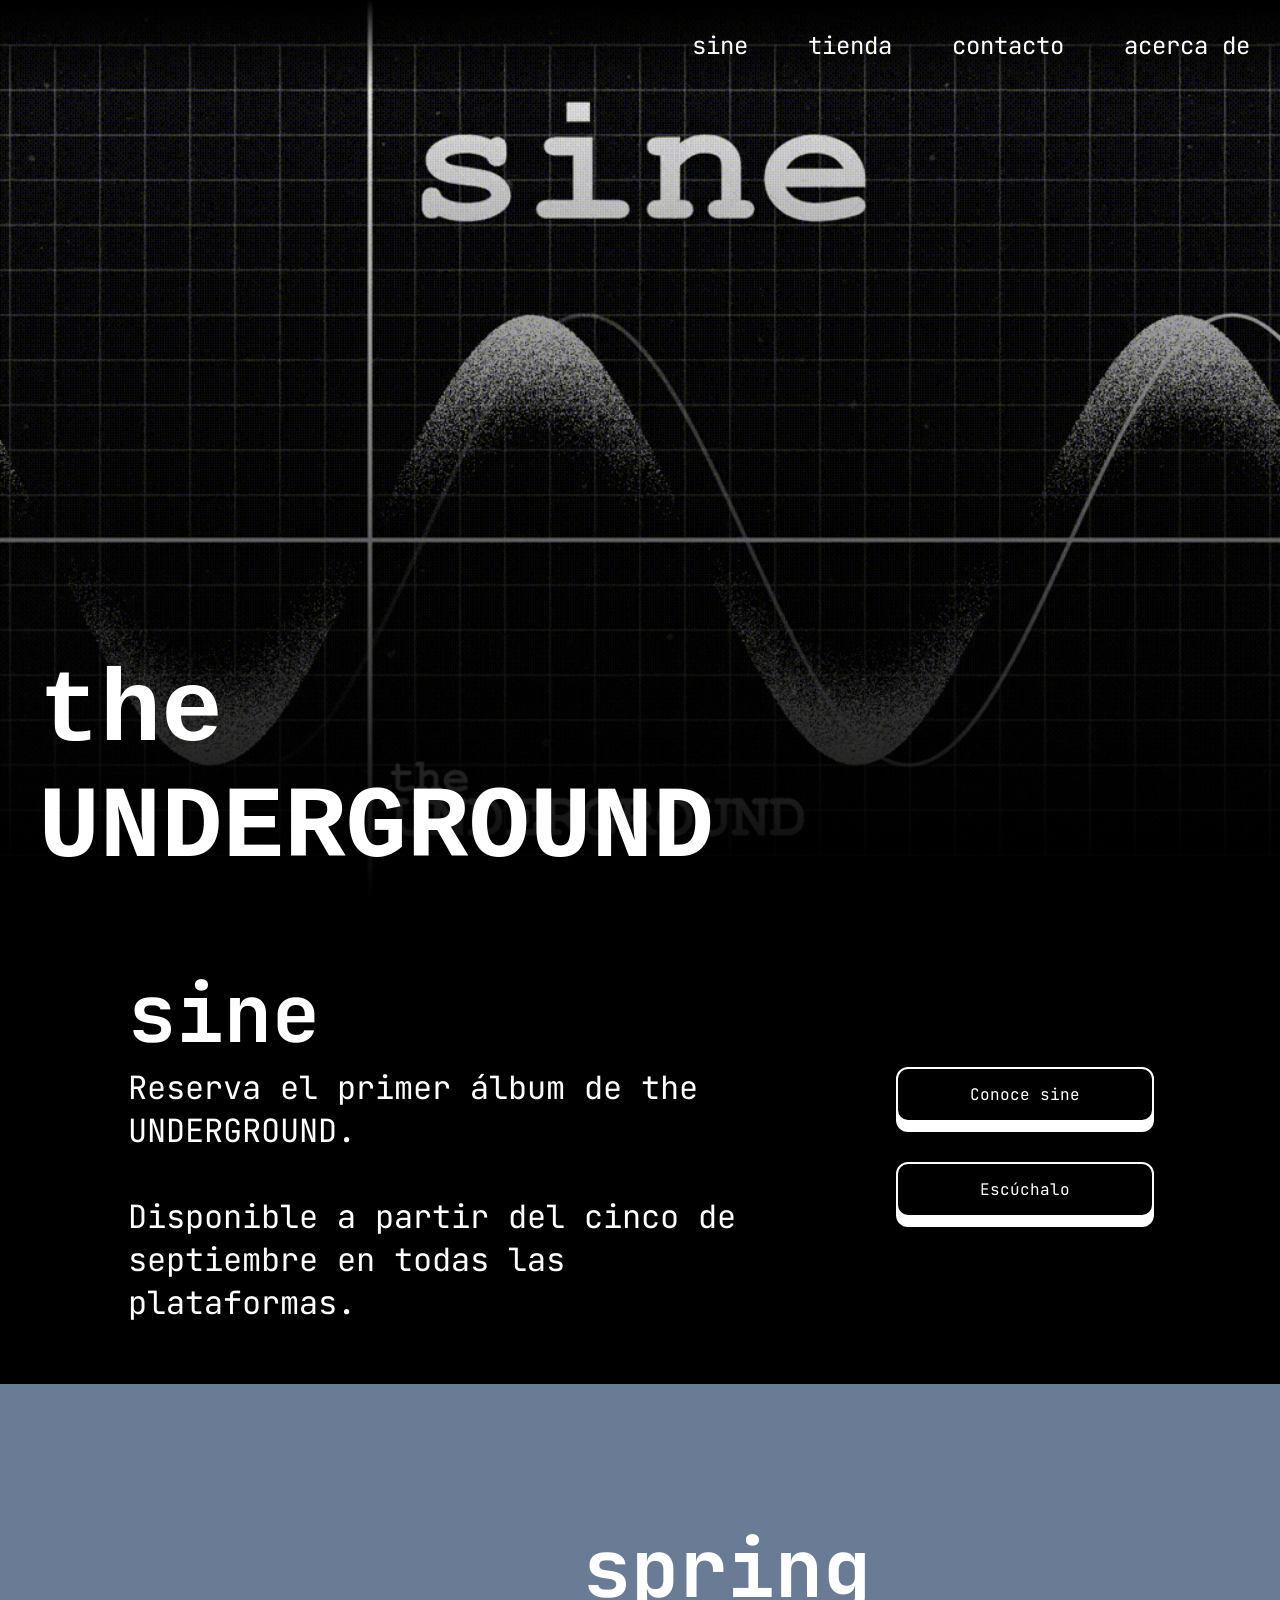
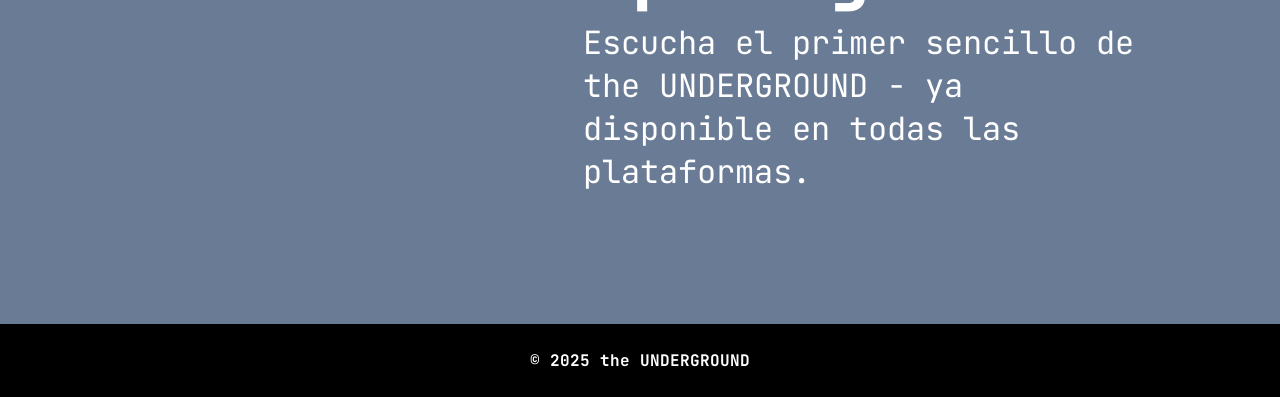
==== index.html @ 98c75bd4 "Cleaned Up" ====
<!DOCTYPE html>
<html lang="es">
<head>
    <meta charset="UTF-8">
    <meta name="viewport" content="width=device-width, initial-scale=1.0">
    <title>the UNDERGROUND</title>
    <link rel="stylesheet" href="styles/style.css">
    <link rel="stylesheet" href="styles/index-style.css">

    <link rel="icon" type="image/png" href="media/icons/favicon-96x96.png" sizes="96x96" />
    <link rel="icon" type="image/svg+xml" href="media/icons/favicon.svg" />
    <link rel="shortcut icon" href="media/icons/favicon.ico" />
    <link rel="apple-touch-icon" sizes="180x180" href="media/icons/apple-touch-icon.png" />
    <meta name="apple-mobile-web-app-title" content="the UNDERGROUND" />
    <link rel="manifest" href="site.webmanifest" />
</head>
<body>
    <header>  
        <div class="navigation">
            <a href="sine" class="navigationItem">sine</a>
            <a href="https://theundergroundmusic.myshopify.com/" class="navigationItem">tienda</a>
            <a href="contact" class="navigationItem">contacto</a>
            <a href="" class="navigationItem">acerca de</a>
        </div>
        
        <h1>the<br>UNDERGROUND</h1>
    </header>
    <main>
        <div id="container3D"></div>

        <div class ="sine">
            <div class ="sine-text">
                <p class ="sine-title">
                    sine
                </p>
                <p class ="sine-subtitle">
                    Reserva el primer álbum de the UNDERGROUND.
                    <br>
                    <br>
                    Disponible a partir del cinco de septiembre en todas las plataformas.
                </p>
            </div>
            <div class ="sine-buttons">
                <a href="sine" class="button">Conoce sine</a>
                <a href="http://ffm.to/sine" class="button">Escúchalo</a>
            </div>
        </div>


        <div class ="spotify">
            
            <iframe data-testid="embed-iframe" style="border-radius:12px" src="https://open.spotify.com/embed/album/18GAsSLIoMk7Ie0k3iqMaM?utm_source=generator" width="100%" height="400" frameborder="0" allowfullscreen="" allow="autoplay; clipboard-write; encrypted-media; fullscreen; picture-in-picture" loading="lazy"></iframe>
            
            <div class ="spotify-text">
                <p class="spotify-title">
                    spring
                </p>
                <p class="spotify-subtitle">
                    Escucha el primer sencillo de the UNDERGROUND - ya disponible en todas las plataformas.
                </p>
            </div>
            <img src="media/DitherGradient B-T.png" class="separator" style="top: 0;"/>
            <img src="media/DitherGradient T-B.png" class="separator" style="bottom: 0;"/>
        </div>

        <img src="media/Background.gif" class="background" id ="background_blur"/>
    </main>
    <footer>
        <p>&copy; 2025 the UNDERGROUND</p>
        <!--<a href="https://www.instagram.com/into.theunderground/" target="_blank"><img src="media\9023675_instagram_logo_fill_icon.svg" class="social-icon" alt="Icono"></a>
        <a href="https://open.spotify.com/intl-es/artist/4pxTzfbJMcDzPk0jkpYpi5" target="_blank"><img src="media\9023799_spotify_logo_fill_icon.svg" class="social-icon" alt="Icono"></a>
        <a href="https://www.tiktok.com/@intotheunderground" target="_blank"><img src="media\9023840_tiktok_logo_fill_icon.svg" class="social-icon" alt="Icono"></a>
        <a href="https://www.youtube.com/@theUNDERGROUNDbyNaiades" target="_blank"><img src="media\9024059_youtube_logo_fill_icon.svg" class="social-icon" alt="Icono"></a>-->
    </footer>
    <script src="scripts/main.js"></script>
    <script type="module" src="scripts/modelViewer.js"></script>
</body>
</html>
---- styles/style.css ----
@import url('https://fonts.googleapis.com/css2?family=JetBrains+Mono:ital,wght@0,100..800;1,100..800&display=swap');

html{
    overflow-x: hidden;
}

body {
    font-family: 'JetBrains Mono', Icons;
    margin: 0;
    padding: 0;
    background-color: #000000;
    overflow-x: hidden;
}

/*::-webkit-scrollbar {
    display: none;
}*/

header {
    color: #ffffff;
    height: 100vh;
    background: linear-gradient(to bottom, transparent, #000000);
}

.navigation {
    display: flex;
    width: 100%;
    font-size: 150%;
    background: linear-gradient(to top, transparent, #000000);
}

.navigationItem {
    text-decoration: none;
    color : #ffffff;
    display: flex;
    align-items: center;

    transition: .3s;
}
.navigationItem:hover {
    transform: scale(1.1);
}

@media (max-width: 768px) {
    h1 {
        font-size: 14vw;
    }
    .navigation {
        flex-direction: column;
        justify-content: space-evenly;
        align-items: flex-end;
        height: 50%;
    }
    .navigationItem {
        margin: 0 40px 0 0;
        padding: 30px 0 30px 0;
    }
}
@media (min-width: 768px) {
    h1 {
        font-size: 8vw;
    }
    .navigation {
        justify-content: flex-end;
        height: 10%;
    }
    .navigationItem {
        margin: 0 30px 0 30px;
    }
}

h1 {
    position: absolute; 
    left: 0; 
    bottom: 0;
    padding-left: 3vw;
    padding-bottom: 1vw;
    margin: 0;
    animation: intro 2s;
    font-weight: bolder;
    font-family: 'Courier New', Courier, monospace;
}

@keyframes intro {
    0% {
        opacity: 0; 
        transform: translateX(-30px);
    }
    100% {
        opacity: 1; 
        transform: translateX(0);
    }
}

.separator{
    position: absolute;
    left: 0;
    width: 1920px;
    /*overflow: hidden;*/
    height: 10px;
    image-rendering: pixelated;
}

footer {
    background: #000000;
    color: #ffffff;
    text-align: center;
    padding: 10px 0;
    font-weight: bold;
}

.social-icon {
    width: 30px;
    height: 30px;
    margin-right: 10px;
    margin-left: 10px;
    filter: invert(1) brightness(2);
}

.background{
    position: fixed;
    top: 0;
    left: 0;
    width: 100vw;
    height: 100vh;
    object-fit: cover;
    z-index: -1;
    will-change: transform, filter;
}

#container3D {
    width: 300px;
    height: 300px;
    position: absolute;
    top: 675px;
    right: 100px;
    z-index: 1;
}
---- styles/index-style.css ----
.sine{
    display: flex;
    padding-left: 10%;
    padding-right: 10%;
    padding-top: 60px;
    padding-bottom: 60px;
    background: #000000;
    margin: 0px;
}

.sine-text{
    color : #ffffff;
}

.sine-title{
    font-size: clamp(0rem, 12vw, 5rem);
    font-weight: bolder;
    margin: 0;
}
.sine-subtitle{
    font-size: clamp(0rem, 5vw, 2rem);
    margin: 0;
}

.sine-buttons{
    display: flex;
    flex-direction: column; /* Coloca los elementos uno encima del otro */
    justify-content: center; /* Centra verticalmente */
    align-items: center;     /* Centra horizontalmente */
}

.button{
    background-color: #000000;
    border: 2px solid #ffffff;
    color: #ffffff;
    padding: 15px 0px;
    text-align: center;
    text-decoration: none;
    font-size: 16px;
    margin: 20px 0px 20px 0px;
    width: 100%;
    border-radius: 12px;
    transition: 0.2s cubic-bezier(0, 0.5, 0.5, 1);
    box-shadow: 0px 10px 0px #ffffff;
}

.button:hover {
    transform: translateY(10px);
    box-shadow: 0px 0px #ffffff;
}

.spotify{
    display: flex;
    padding-left: 10%;
    padding-right: 10%;
    padding-top: 70px;
    padding-bottom: 70px;
    background-color: #6a7b95;
    margin: 0px;
    position: relative;
}

.spotify-text{
    color : #ffffff;
}

.spotify-title{
    font-size: clamp(0rem, 12vw, 5rem);
    font-weight: bolder;
    margin: 0;
}
.spotify-subtitle{
    font-size: clamp(0rem, 5vw, 2rem);
    margin: 0;
}

@media (max-width: 768px) {
    .sine{
        flex-direction: column;
        align-items: center;
    }
    .sine-text{
        padding: 0px 0px 10% 0px;
    }
    .sine-buttons{
        width: 100%;
    }
    .spotify{
        flex-direction: column;
        align-items: center;
    }
    .spotify-text{
        padding: 10% 0px 0px 0px;
    }
}
@media (min-width: 768px) {
    .sine{
        flex-direction: row;
        align-items: center;
    }
    .sine-text{
        padding: 0px 10% 0px 0px;
    }
    .sine-buttons{ /* Coloca los elementos uno encima del otro */
        width: 500px;
    }
    .spotify{
        flex-direction: row;
        align-items: center;
    }
    .spotify-text{
        padding: 0px 0px 0px 10%;
    }
}
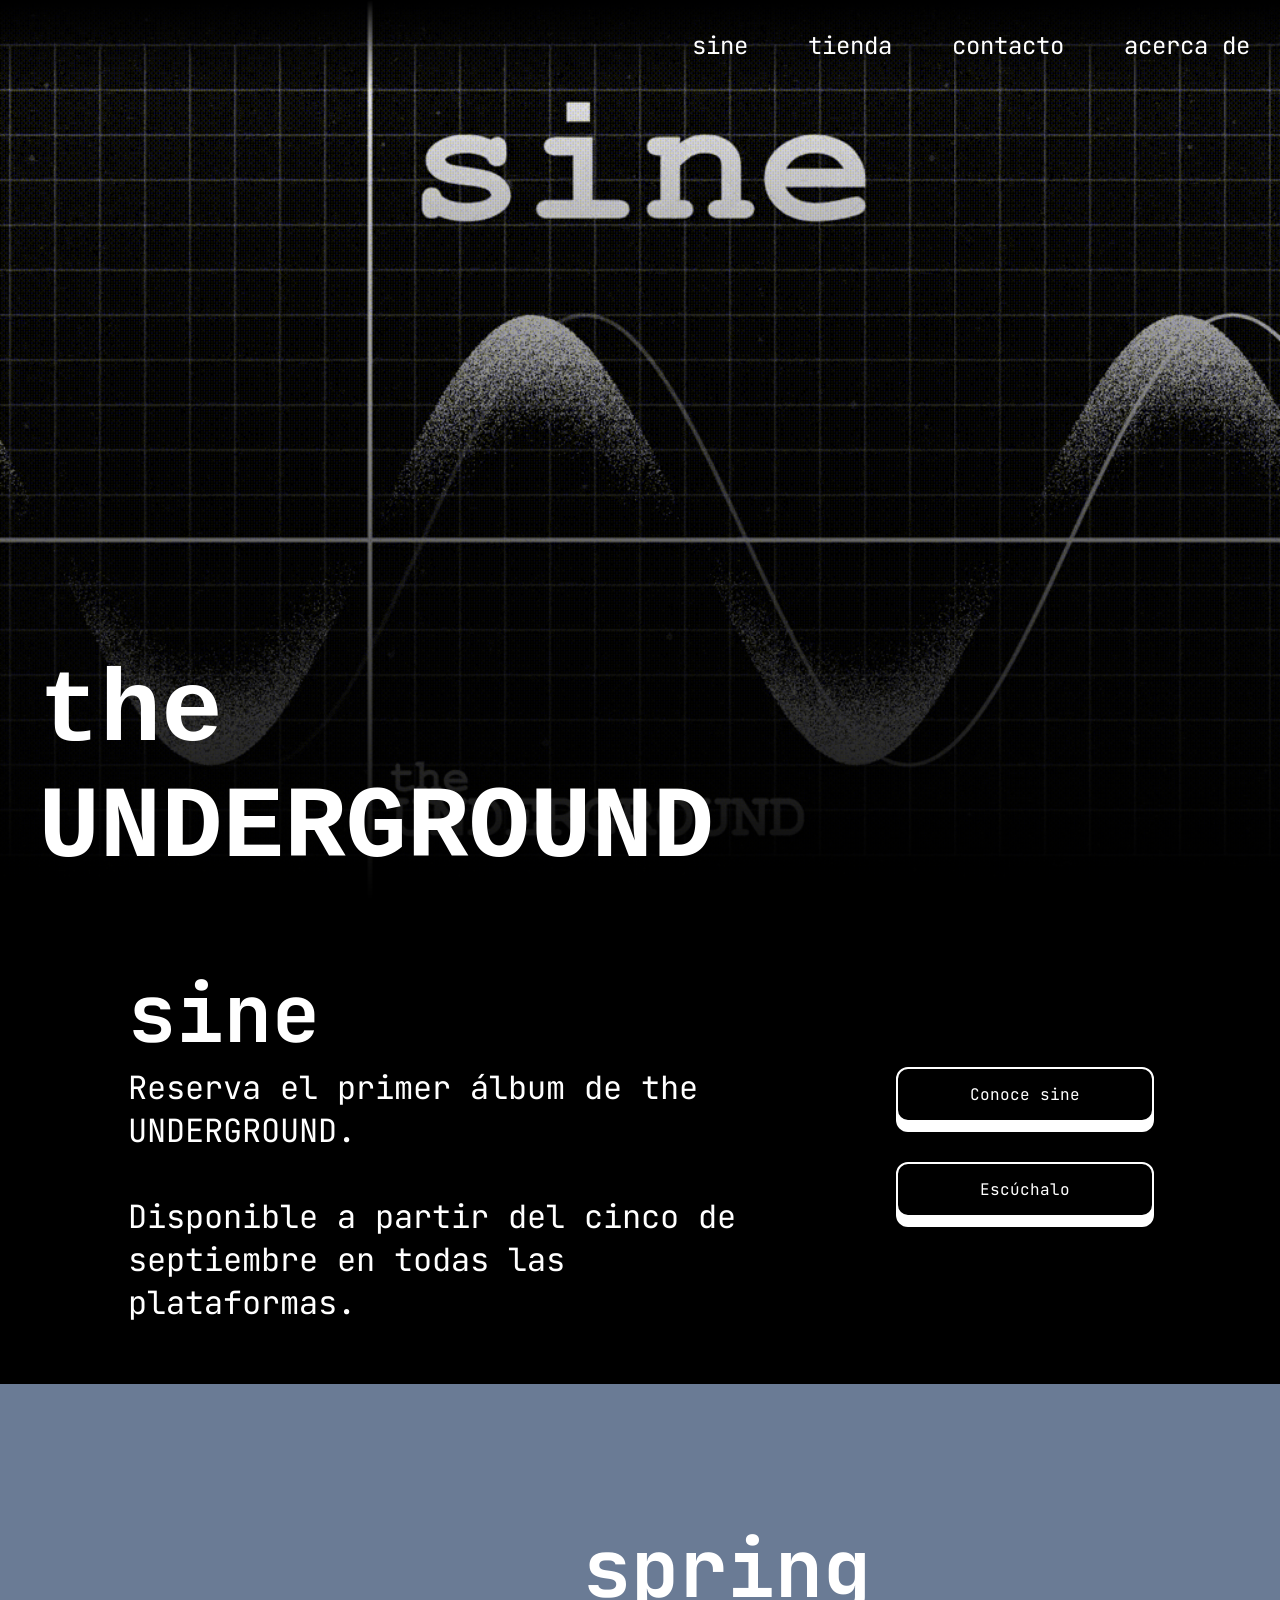
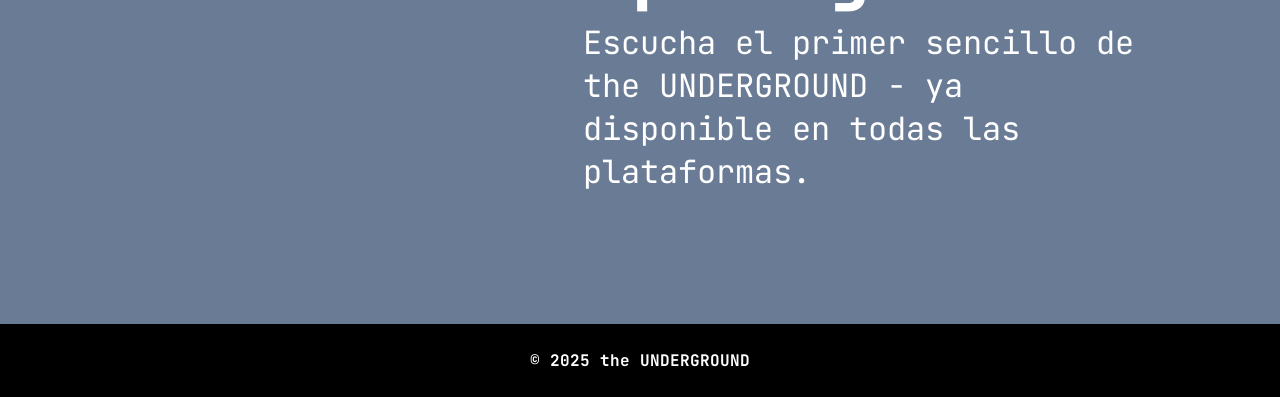
==== commit f07f4850: "Fix" ====
--- a/index.html
+++ b/index.html
@@ -26,8 +26,6 @@
         <h1>the<br>UNDERGROUND</h1>
     </header>
     <main>
-        <div id="container3D"></div>
-
         <div class ="sine">
             <div class ="sine-text">
                 <p class ="sine-title">
--- a/styles/style.css
+++ b/styles/style.css
@@ -39,34 +39,6 @@
 }
 .navigationItem:hover {
     transform: scale(1.1);
-}
-
-@media (max-width: 768px) {
-    h1 {
-        font-size: 14vw;
-    }
-    .navigation {
-        flex-direction: column;
-        justify-content: space-evenly;
-        align-items: flex-end;
-        height: 50%;
-    }
-    .navigationItem {
-        margin: 0 40px 0 0;
-        padding: 30px 0 30px 0;
-    }
-}
-@media (min-width: 768px) {
-    h1 {
-        font-size: 8vw;
-    }
-    .navigation {
-        justify-content: flex-end;
-        height: 10%;
-    }
-    .navigationItem {
-        margin: 0 30px 0 30px;
-    }
 }
 
 h1 {
@@ -129,10 +101,58 @@
 }
 
 #container3D {
-    width: 300px;
-    height: 300px;
     position: absolute;
-    top: 675px;
-    right: 100px;
     z-index: 1;
+    pointer-events: none;
+    animation: introCaracol 2s;
+}
+@keyframes introCaracol {
+    0% { 
+        transform: translate(35px, -25px);
+        opacity: 0;
+    }
+    100% {
+        transform: translateY(0, 0);
+        opacity: 1;
+    }
+}
+
+@media (max-width: 768px) {
+    h1 {
+        font-size: 14vw;
+    }
+    .navigation {
+        flex-direction: column;
+        justify-content: space-evenly;
+        align-items: flex-end;
+        height: 50%;
+    }
+    .navigationItem {
+        margin: 0 40px 0 0;
+        padding: 30px 0 30px 0;
+    }
+    #container3D {
+        width: 50vw;
+        height: 50vw;
+        right: 5vw;
+        bottom: calc(5vw - 50vw / 2);
+    }
+}
+@media (min-width: 768px) {
+    h1 {
+        font-size: 8vw;
+    }
+    .navigation {
+        justify-content: flex-end;
+        height: 10%;
+    }
+    .navigationItem {
+        margin: 0 30px 0 30px;
+    }
+    #container3D {
+        width: 25vw;
+        height: 25vw;
+        bottom: calc(-10vw - 25vw / 2);
+        right: 10vw;
+    }
 }
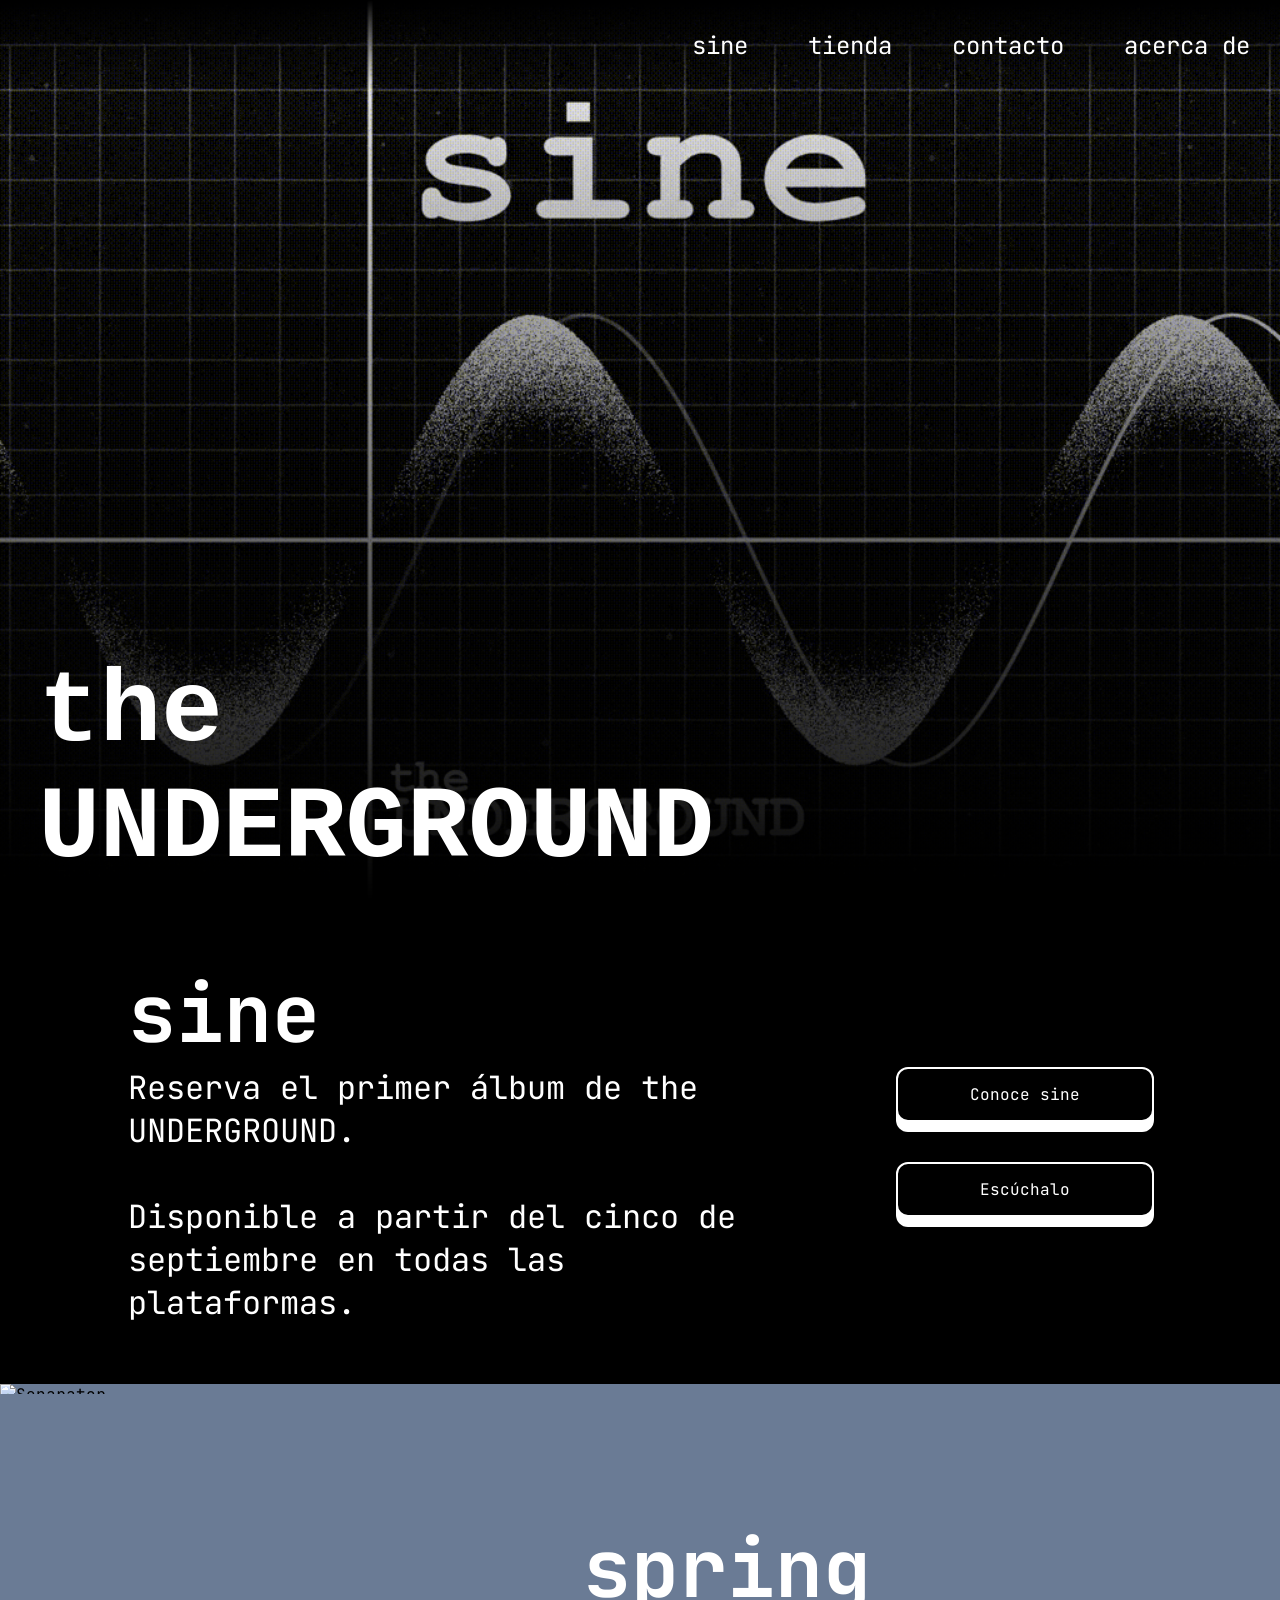
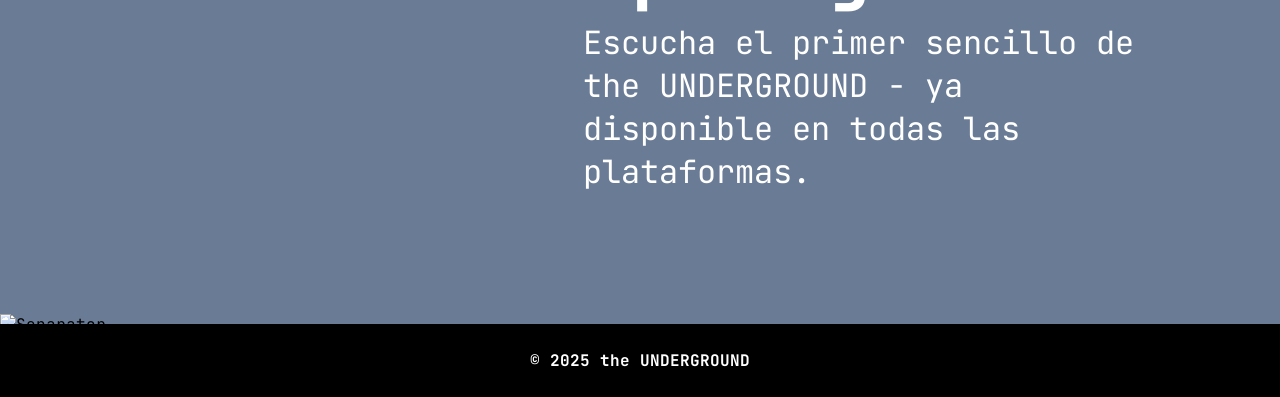
==== commit 76a11582: "New commit, from a new IDE" ====
--- a/index.html
+++ b/index.html
@@ -20,7 +20,7 @@
             <a href="sine" class="navigationItem">sine</a>
             <a href="https://theundergroundmusic.myshopify.com/" class="navigationItem">tienda</a>
             <a href="contact" class="navigationItem">contacto</a>
-            <a href="" class="navigationItem">acerca de</a>
+            <a href="about" class="navigationItem">acerca de</a>
         </div>
         
         <h1>the<br>UNDERGROUND</h1>
@@ -44,7 +44,6 @@
             </div>
         </div>
 
-
         <div class ="spotify">
             
             <iframe data-testid="embed-iframe" style="border-radius:12px" src="https://open.spotify.com/embed/album/18GAsSLIoMk7Ie0k3iqMaM?utm_source=generator" width="100%" height="400" frameborder="0" allowfullscreen="" allow="autoplay; clipboard-write; encrypted-media; fullscreen; picture-in-picture" loading="lazy"></iframe>
@@ -57,11 +56,11 @@
                     Escucha el primer sencillo de the UNDERGROUND - ya disponible en todas las plataformas.
                 </p>
             </div>
-            <img src="media/DitherGradient B-T.png" class="separator" style="top: 0;"/>
-            <img src="media/DitherGradient T-B.png" class="separator" style="bottom: 0;"/>
+            <img src="media/DitherGradient B-T.png" class="separator" style="top: 0;" alt="Separator"/>
+            <img src="media/DitherGradient T-B.png" class="separator" style="bottom: 0;" alt="Separator"/>
         </div>
 
-        <img src="media/Background.gif" class="background" id ="background_blur"/>
+        <img src="media/Background.gif" class="background" id ="background_blur" alt="Background"/>
     </main>
     <footer>
         <p>&copy; 2025 the UNDERGROUND</p>
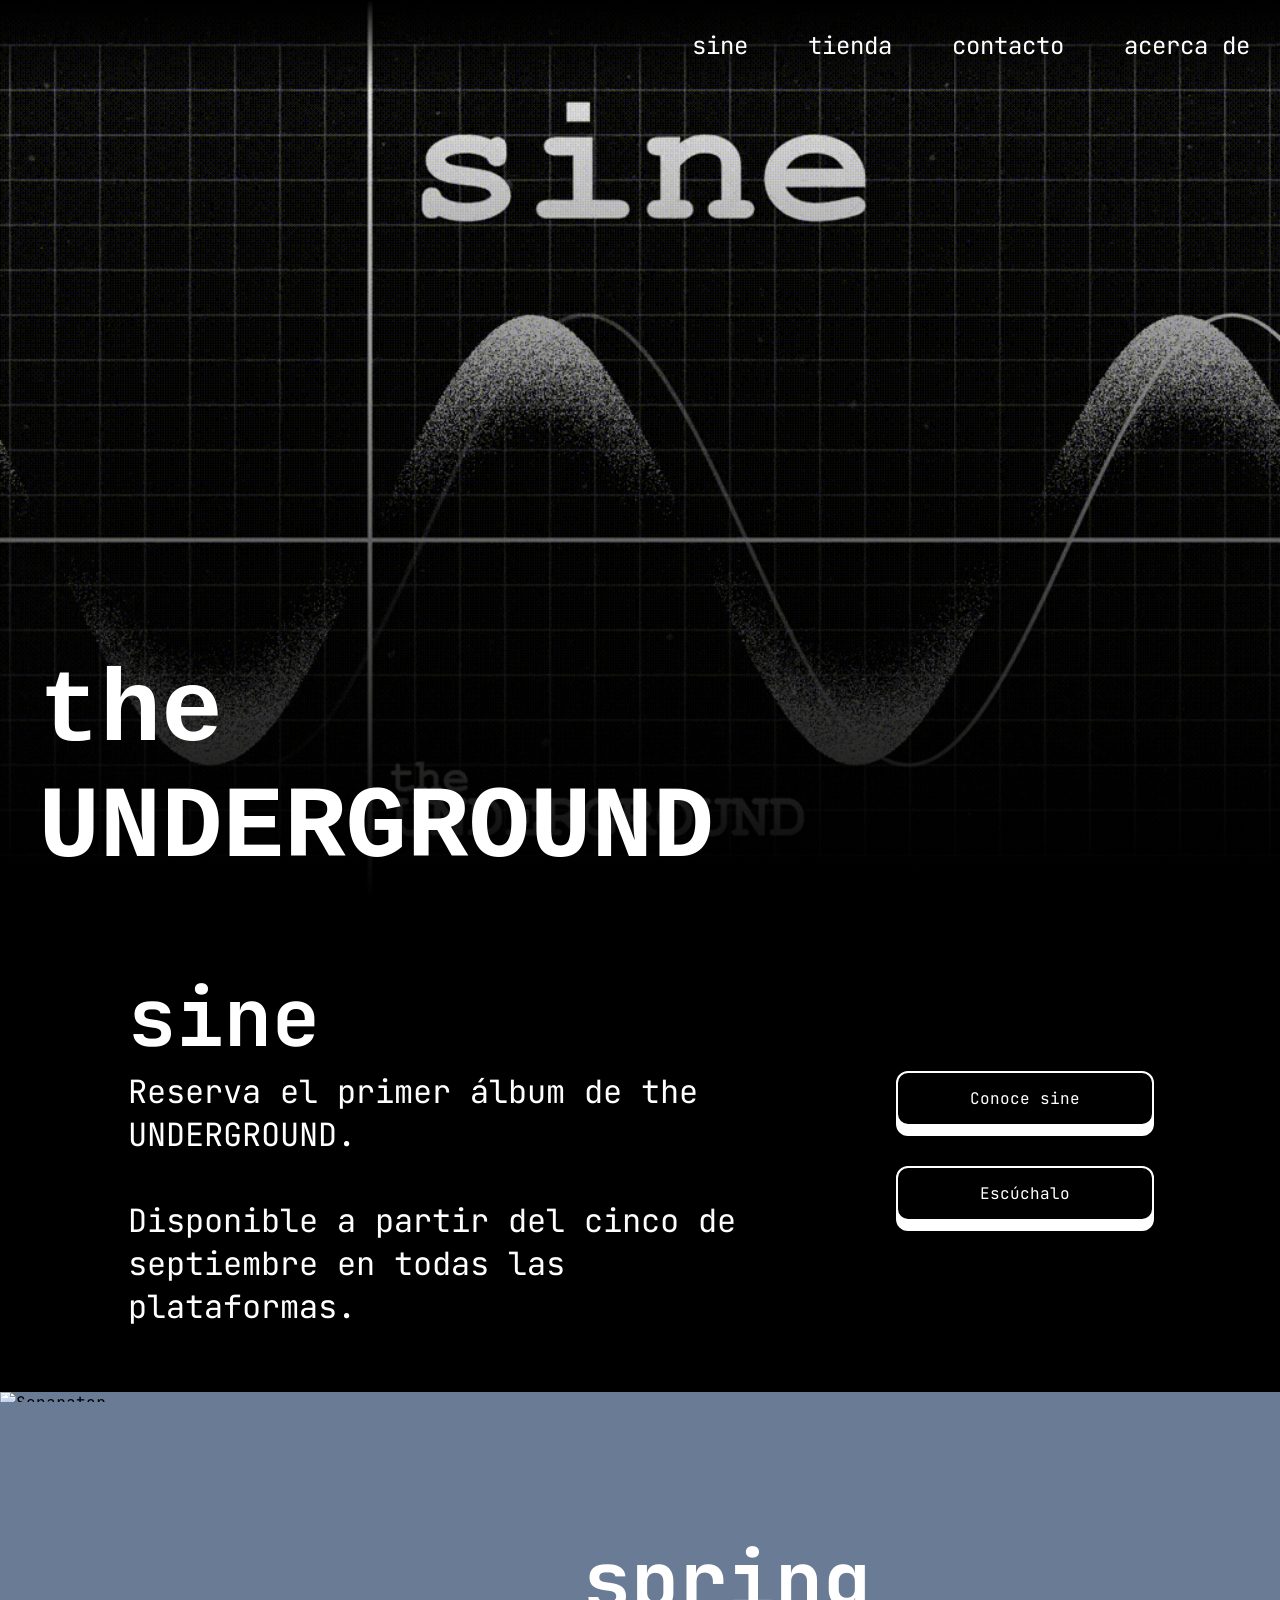
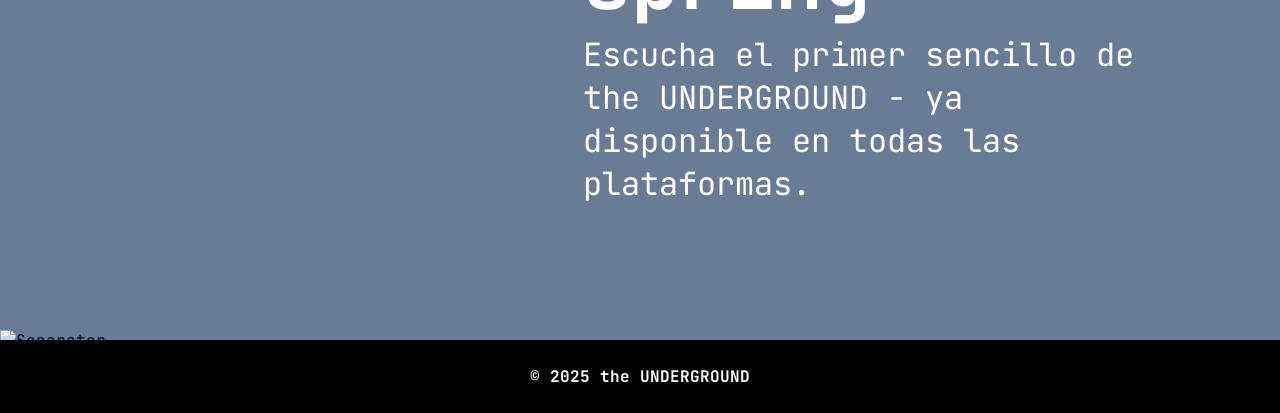
==== commit 3e34efbf: "Changes" ====
--- a/index.html
+++ b/index.html
@@ -31,7 +31,7 @@
                 <p class ="sine-title">
                     sine
                 </p>
-                <p class ="sine-subtitle">
+                <p class="sine-subtitle">
                     Reserva el primer álbum de the UNDERGROUND.
                     <br>
                     <br>
@@ -70,6 +70,5 @@
         <a href="https://www.youtube.com/@theUNDERGROUNDbyNaiades" target="_blank"><img src="media\9024059_youtube_logo_fill_icon.svg" class="social-icon" alt="Icono"></a>-->
     </footer>
     <script src="scripts/main.js"></script>
-    <script type="module" src="scripts/modelViewer.js"></script>
 </body>
 </html>
--- a/styles/style.css
+++ b/styles/style.css
@@ -1,6 +1,6 @@
 @import url('https://fonts.googleapis.com/css2?family=JetBrains+Mono:ital,wght@0,100..800;1,100..800&display=swap');
 
-html{
+html {
     overflow-x: hidden;
 }
 
@@ -89,7 +89,7 @@
     filter: invert(1) brightness(2);
 }
 
-.background{
+.background {
     position: fixed;
     top: 0;
     left: 0;
@@ -98,23 +98,6 @@
     object-fit: cover;
     z-index: -1;
     will-change: transform, filter;
-}
-
-#container3D {
-    position: absolute;
-    z-index: 1;
-    pointer-events: none;
-    animation: introCaracol 2s;
-}
-@keyframes introCaracol {
-    0% { 
-        transform: translate(35px, -25px);
-        opacity: 0;
-    }
-    100% {
-        transform: translateY(0, 0);
-        opacity: 1;
-    }
 }
 
 @media (max-width: 768px) {
@@ -131,12 +114,6 @@
         margin: 0 40px 0 0;
         padding: 30px 0 30px 0;
     }
-    #container3D {
-        width: 50vw;
-        height: 50vw;
-        right: 5vw;
-        bottom: calc(5vw - 50vw / 2);
-    }
 }
 @media (min-width: 768px) {
     h1 {
@@ -149,10 +126,4 @@
     .navigationItem {
         margin: 0 30px 0 30px;
     }
-    #container3D {
-        width: 25vw;
-        height: 25vw;
-        bottom: calc(-10vw - 25vw / 2);
-        right: 10vw;
-    }
 }
--- a/styles/index-style.css
+++ b/styles/index-style.css
@@ -1,9 +1,5 @@
 .sine{
     display: flex;
-    padding-left: 10%;
-    padding-right: 10%;
-    padding-top: 60px;
-    padding-bottom: 60px;
     background: #000000;
     margin: 0px;
 }
@@ -51,10 +47,6 @@
 
 .spotify{
     display: flex;
-    padding-left: 10%;
-    padding-right: 10%;
-    padding-top: 70px;
-    padding-bottom: 70px;
     background-color: #6a7b95;
     margin: 0px;
     position: relative;
@@ -78,6 +70,7 @@
     .sine{
         flex-direction: column;
         align-items: center;
+        padding: 10%;
     }
     .sine-text{
         padding: 0px 0px 10% 0px;
@@ -88,6 +81,7 @@
     .spotify{
         flex-direction: column;
         align-items: center;
+        padding: calc(10% + 10px) 10% calc(10% + 10px) 10%;
     }
     .spotify-text{
         padding: 10% 0px 0px 0px;
@@ -97,6 +91,7 @@
     .sine{
         flex-direction: row;
         align-items: center;
+        padding: 5% 10% 5% 10%;
     }
     .sine-text{
         padding: 0px 10% 0px 0px;
@@ -107,6 +102,7 @@
     .spotify{
         flex-direction: row;
         align-items: center;
+        padding: calc(5% + 10px) 10% calc(5% + 10px) 10%;
     }
     .spotify-text{
         padding: 0px 0px 0px 10%;
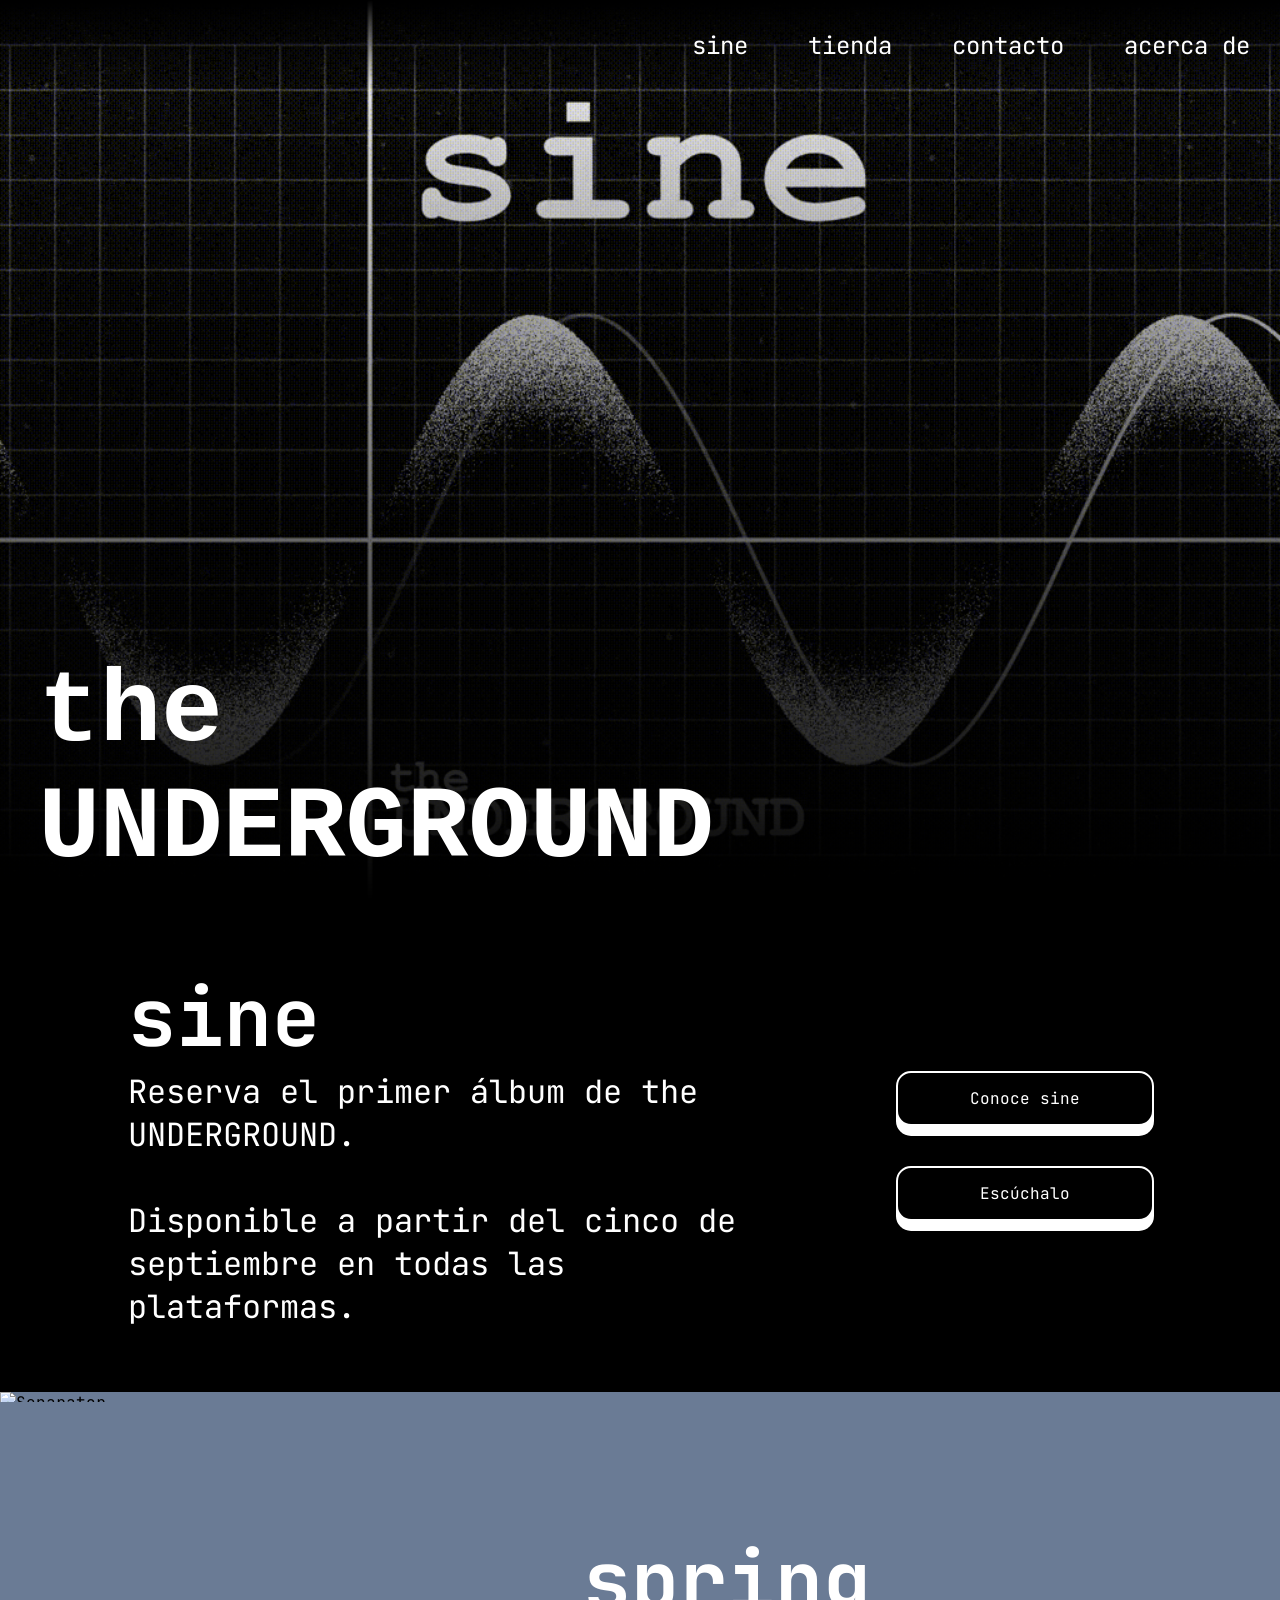
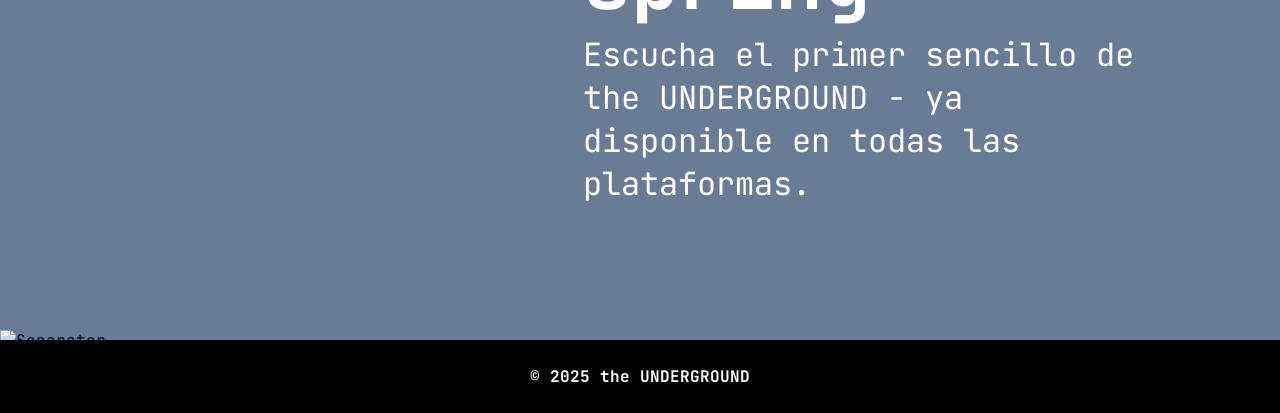
==== commit 8df44af1: "Changes" ====
--- a/index.html
+++ b/index.html
@@ -23,7 +23,7 @@
             <a href="about" class="navigationItem">acerca de</a>
         </div>
         
-        <h1>the<br>UNDERGROUND</h1>
+        <div id="title">the<br>UNDERGROUND</div>
     </header>
     <main>
         <div class ="sine">
@@ -60,7 +60,7 @@
             <img src="media/DitherGradient T-B.png" class="separator" style="bottom: 0;" alt="Separator"/>
         </div>
 
-        <img src="media/Background.gif" class="background" id ="background_blur" alt="Background"/>
+        <img src="media/Background.gif" class="background" id ="background" alt="Background"/>
     </main>
     <footer>
         <p>&copy; 2025 the UNDERGROUND</p>
--- a/styles/style.css
+++ b/styles/style.css
@@ -6,20 +6,17 @@
 
 body {
     font-family: 'JetBrains Mono', Icons;
-    margin: 0;
-    padding: 0;
+    margin: 0px;
     background-color: #000000;
     overflow-x: hidden;
 }
 
-/*::-webkit-scrollbar {
-    display: none;
-}*/
-
 header {
-    color: #ffffff;
     height: 100vh;
     background: linear-gradient(to bottom, transparent, #000000);
+    display: flex;
+    flex-direction: column;
+    justify-content: space-between;
 }
 
 .navigation {
@@ -34,41 +31,28 @@
     color : #ffffff;
     display: flex;
     align-items: center;
-
     transition: .3s;
 }
 .navigationItem:hover {
     transform: scale(1.1);
 }
 
-h1 {
-    position: absolute; 
-    left: 0; 
-    bottom: 0;
+#title {
+    padding-bottom: 1vw;
     padding-left: 3vw;
-    padding-bottom: 1vw;
+    padding-right: 3vw;
     margin: 0;
-    animation: intro 2s;
-    font-weight: bolder;
+    color: #ffffff;
+    font-weight: bold;
     font-family: 'Courier New', Courier, monospace;
-}
-
-@keyframes intro {
-    0% {
-        opacity: 0; 
-        transform: translateX(-30px);
-    }
-    100% {
-        opacity: 1; 
-        transform: translateX(0);
-    }
+    transition: 0.5s cubic-bezier(0, 0, 0.25, 1);
+    will-change: transform;
 }
 
 .separator{
     position: absolute;
     left: 0;
     width: 1920px;
-    /*overflow: hidden;*/
     height: 10px;
     image-rendering: pixelated;
 }
@@ -92,7 +76,6 @@
 .background {
     position: fixed;
     top: 0;
-    left: 0;
     width: 100vw;
     height: 100vh;
     object-fit: cover;
@@ -101,8 +84,9 @@
 }
 
 @media (max-width: 768px) {
-    h1 {
+    #title {
         font-size: 14vw;
+        align-self: center;
     }
     .navigation {
         flex-direction: column;
@@ -116,8 +100,9 @@
     }
 }
 @media (min-width: 768px) {
-    h1 {
+    #title {
         font-size: 8vw;
+        align-self: flex-start;
     }
     .navigation {
         justify-content: flex-end;
--- a/styles/index-style.css
+++ b/styles/index-style.css
@@ -35,7 +35,7 @@
     font-size: 16px;
     margin: 20px 0px 20px 0px;
     width: 100%;
-    border-radius: 12px;
+    border-radius: 15px;
     transition: 0.2s cubic-bezier(0, 0.5, 0.5, 1);
     box-shadow: 0px 10px 0px #ffffff;
 }
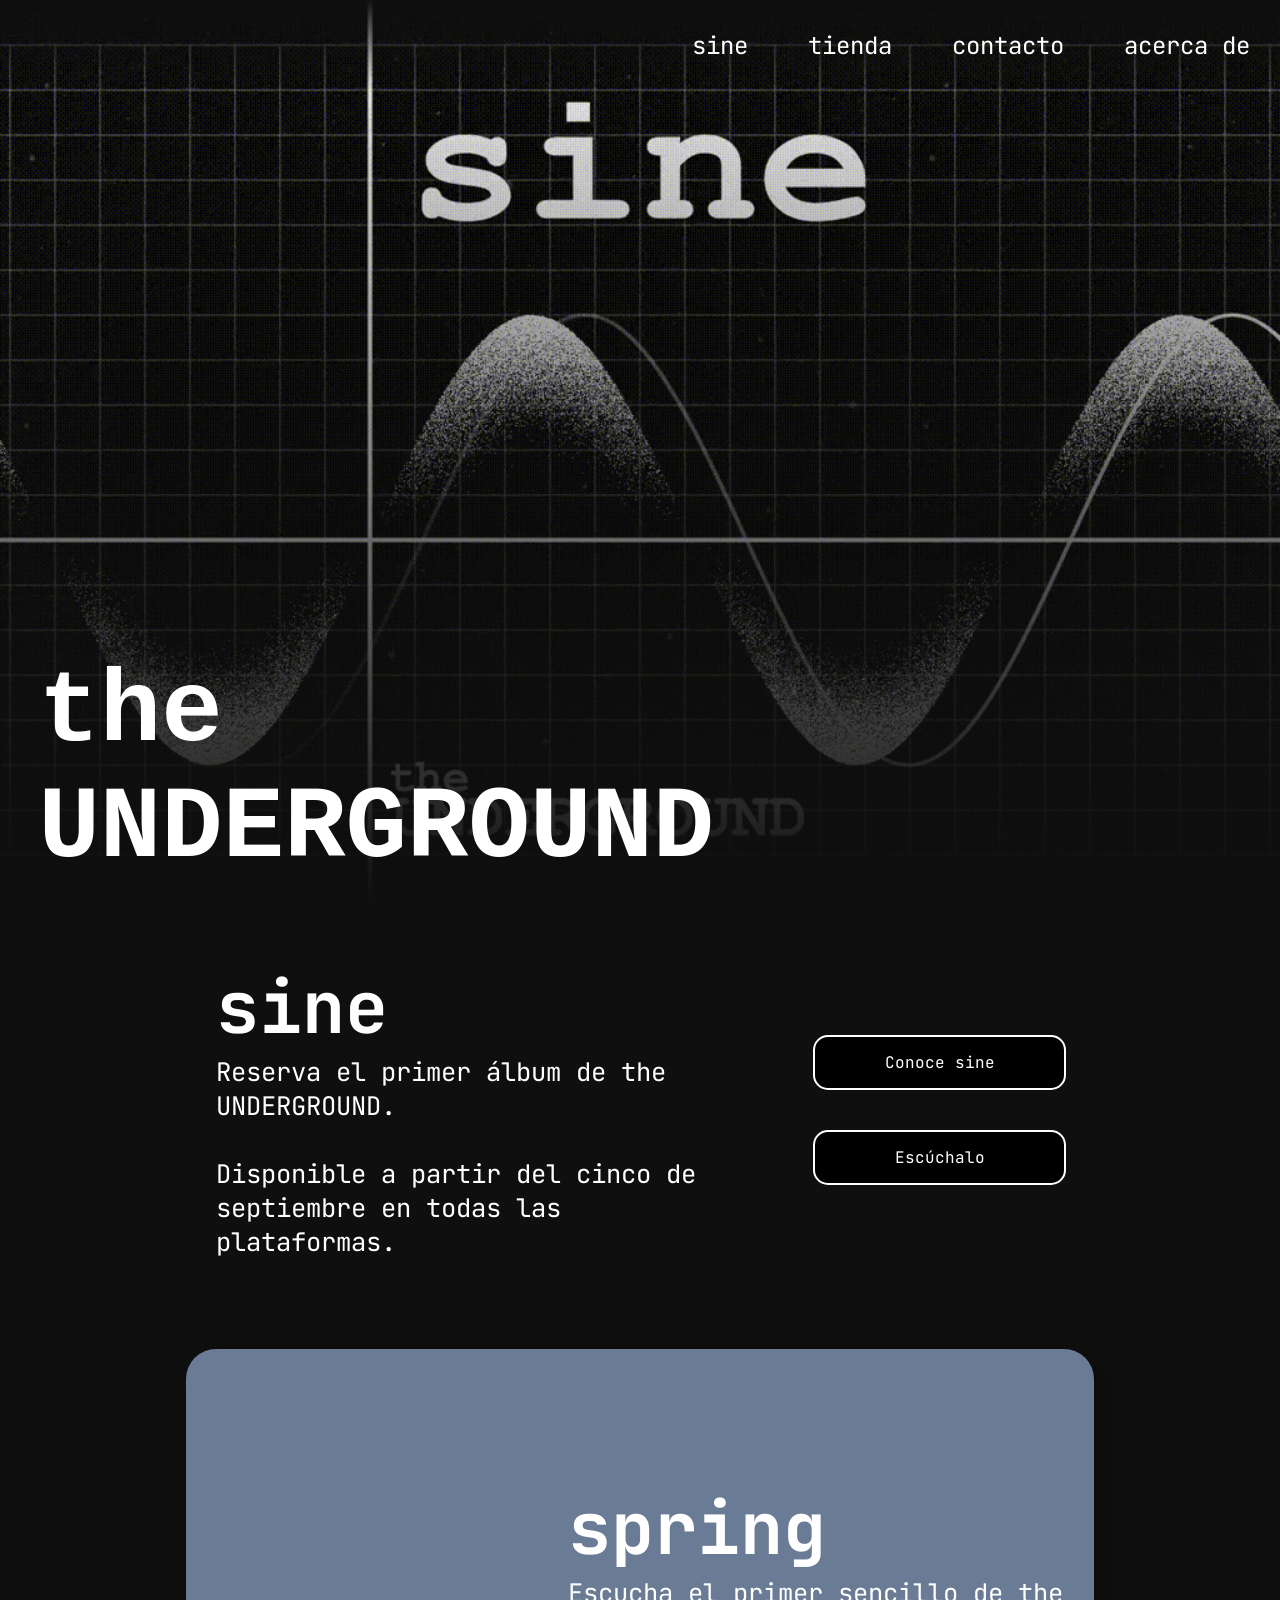
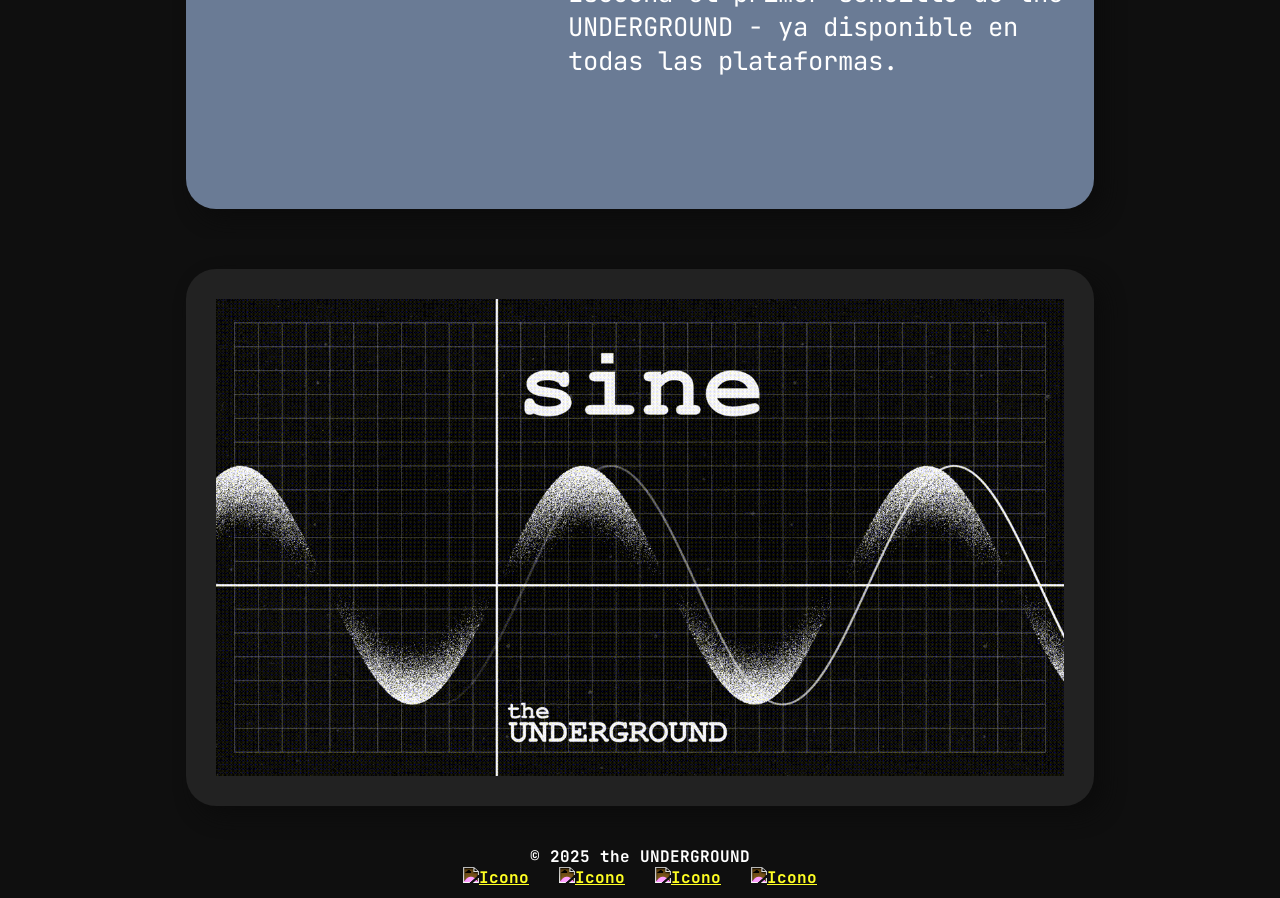
==== commit 9eb3c7b9: "He remodelado un poco la pagina, está todo roto jsjs" ====
--- a/index.html
+++ b/index.html
@@ -23,51 +23,62 @@
             <a href="about" class="navigationItem">acerca de</a>
         </div>
         
-        <div id="title">the<br>UNDERGROUND</div>
+        <h1 id="title">the<br>UNDERGROUND</h1>
     </header>
     <main>
-        <div class ="sine">
-            <div class ="sine-text">
-                <p class ="sine-title">
-                    sine
-                </p>
-                <p class="sine-subtitle">
-                    Reserva el primer álbum de the UNDERGROUND.
-                    <br>
-                    <br>
-                    Disponible a partir del cinco de septiembre en todas las plataformas.
-                </p>
-            </div>
-            <div class ="sine-buttons">
-                <a href="sine" class="button">Conoce sine</a>
-                <a href="http://ffm.to/sine" class="button">Escúchalo</a>
+        <div class="container">
+            <div class="content">
+                <div class ="sine-text">
+                    <h2>
+                        sine
+                    </h2>
+                    <p>
+                        Reserva el primer álbum de the UNDERGROUND.
+                        <br>
+                        <br>
+                        Disponible a partir del cinco de septiembre en todas las plataformas.
+                    </p>
+                </div>
+                <div class ="sine-buttons">
+                    <a href="sine" class="button">Conoce sine</a>
+                    <a href="http://ffm.to/sine" class="button">Escúchalo</a>
+                </div>
             </div>
         </div>
 
-        <div class ="spotify">
-            
-            <iframe data-testid="embed-iframe" style="border-radius:12px" src="https://open.spotify.com/embed/album/18GAsSLIoMk7Ie0k3iqMaM?utm_source=generator" width="100%" height="400" frameborder="0" allowfullscreen="" allow="autoplay; clipboard-write; encrypted-media; fullscreen; picture-in-picture" loading="lazy"></iframe>
-            
-            <div class ="spotify-text">
-                <p class="spotify-title">
-                    spring
-                </p>
-                <p class="spotify-subtitle">
-                    Escucha el primer sencillo de the UNDERGROUND - ya disponible en todas las plataformas.
-                </p>
+        <div class ="container">
+            <div class="content-panel">
+                <iframe data-testid="embed-iframe" style="border-radius:12px" src="https://open.spotify.com/embed/album/18GAsSLIoMk7Ie0k3iqMaM?utm_source=generator" width="100%" height="400" frameborder="0" allowfullscreen="" allow="autoplay; clipboard-write; encrypted-media; fullscreen; picture-in-picture" loading="lazy"></iframe>
+
+                <div class ="spotify-text">
+                    <h2>
+                        spring
+                    </h2>
+                    <p>
+                        Escucha el primer sencillo de the UNDERGROUND - ya disponible en todas las plataformas.
+                    </p>
+                </div>
             </div>
-            <img src="media/DitherGradient B-T.png" class="separator" style="top: 0;" alt="Separator"/>
-            <img src="media/DitherGradient T-B.png" class="separator" style="bottom: 0;" alt="Separator"/>
+        </div>
+
+        <div class ="container">
+            <div class="card-container">
+                <div class="card">
+                    <div class="content-panel" style="background: #222222">
+                        <img src="media/Background.gif" height="auto" width="100%"/>
+                    </div>
+                </div>
+            </div>
         </div>
 
         <img src="media/Background.gif" class="background" id ="background" alt="Background"/>
     </main>
     <footer>
-        <p>&copy; 2025 the UNDERGROUND</p>
-        <!--<a href="https://www.instagram.com/into.theunderground/" target="_blank"><img src="media\9023675_instagram_logo_fill_icon.svg" class="social-icon" alt="Icono"></a>
+        <div>&copy; 2025 the UNDERGROUND</div>
+        <a href="https://www.instagram.com/into.theunderground/" target="_blank"><img src="media\9023675_instagram_logo_fill_icon.svg" class="social-icon" alt="Icono"></a>
         <a href="https://open.spotify.com/intl-es/artist/4pxTzfbJMcDzPk0jkpYpi5" target="_blank"><img src="media\9023799_spotify_logo_fill_icon.svg" class="social-icon" alt="Icono"></a>
         <a href="https://www.tiktok.com/@intotheunderground" target="_blank"><img src="media\9023840_tiktok_logo_fill_icon.svg" class="social-icon" alt="Icono"></a>
-        <a href="https://www.youtube.com/@theUNDERGROUNDbyNaiades" target="_blank"><img src="media\9024059_youtube_logo_fill_icon.svg" class="social-icon" alt="Icono"></a>-->
+        <a href="https://www.youtube.com/@theUNDERGROUNDbyNaiades" target="_blank"><img src="media\9024059_youtube_logo_fill_icon.svg" class="social-icon" alt="Icono"></a>
     </footer>
     <script src="scripts/main.js"></script>
 </body>
--- a/styles/style.css
+++ b/styles/style.css
@@ -6,6 +6,7 @@
 
 body {
     font-family: 'JetBrains Mono', Icons;
+    color: white;
     margin: 0px;
     background-color: #000000;
     overflow-x: hidden;
@@ -13,17 +14,58 @@
 
 header {
     height: 100vh;
-    background: linear-gradient(to bottom, transparent, #000000);
+    background: linear-gradient(to bottom, transparent, #0f0f0f);
     display: flex;
     flex-direction: column;
     justify-content: space-between;
+}
+
+h1{
+    padding-bottom: 1vw;
+    padding-left: 3vw;
+    padding-right: 3vw;
+    margin: 0;
+    color: #ffffff;
+    font-weight: bold;
+    font-family: 'Courier New', Courier, monospace;
+    transition: 0.5s cubic-bezier(0, 0, 0.25, 1);
+    will-change: transform;
+}
+
+h2{
+    font-size: clamp(0rem, 6vw, 4.5rem);
+    font-weight: bolder;
+    margin: 0;
+}
+
+p{
+    font-size: clamp(0rem, 5vw, 1.6rem);
+    margin: 0;
+}
+small{
+    font-size: clamp(1rem, 6vw, 4.5rem);
+}
+
+.container{
+    position: relative;
+    display: flex;
+    justify-content: center;
+    background-color: #0f0f0f;
+}
+.content{
+    display: flex;
+}
+.content-panel{
+    display: flex;
+    background-color: #6a7b95;
+    box-shadow: 10px 10px 20px 0px #0c0c0c;
 }
 
 .navigation {
     display: flex;
     width: 100%;
     font-size: 150%;
-    background: linear-gradient(to top, transparent, #000000);
+    background: linear-gradient(to top, transparent, #0f0f0f);
 }
 
 .navigationItem {
@@ -37,28 +79,12 @@
     transform: scale(1.1);
 }
 
-#title {
-    padding-bottom: 1vw;
-    padding-left: 3vw;
-    padding-right: 3vw;
-    margin: 0;
-    color: #ffffff;
-    font-weight: bold;
-    font-family: 'Courier New', Courier, monospace;
-    transition: 0.5s cubic-bezier(0, 0, 0.25, 1);
-    will-change: transform;
-}
-
-.separator{
-    position: absolute;
-    left: 0;
-    width: 1920px;
-    height: 10px;
-    image-rendering: pixelated;
+.card-container{
+    perspective: 800px;
 }
 
 footer {
-    background: #000000;
+    background: #0f0f0f;
     color: #ffffff;
     text-align: center;
     padding: 10px 0;
@@ -83,8 +109,16 @@
     will-change: transform, filter;
 }
 
-@media (max-width: 768px) {
-    #title {
+@media (max-width: 968px) {
+    .content{
+        flex-direction: column;
+        padding: 10% 10%;
+    }
+    .content-panel{
+        flex-direction: column;
+        padding: 10% 10%;
+    }
+    h1{
         font-size: 14vw;
         align-self: center;
     }
@@ -99,8 +133,22 @@
         padding: 30px 0 30px 0;
     }
 }
-@media (min-width: 768px) {
-    #title {
+@media (min-width: 968px) {
+    .content{
+        flex-direction: row;
+        align-items: center;
+        padding: 60px 60px;
+        max-width: 848px;
+    }
+    .content-panel{
+        flex-direction: row;
+        align-items: center;
+        padding: 30px;
+        margin: 30px;
+        max-width: 848px;
+        border-radius: 30px;
+    }
+    h1{
         font-size: 8vw;
         align-self: flex-start;
     }
--- a/styles/index-style.css
+++ b/styles/index-style.css
@@ -1,28 +1,8 @@
-.sine{
-    display: flex;
-    background: #000000;
-    margin: 0px;
-}
-
-.sine-text{
-    color : #ffffff;
-}
-
-.sine-title{
-    font-size: clamp(0rem, 12vw, 5rem);
-    font-weight: bolder;
-    margin: 0;
-}
-.sine-subtitle{
-    font-size: clamp(0rem, 5vw, 2rem);
-    margin: 0;
-}
-
 .sine-buttons{
     display: flex;
-    flex-direction: column; /* Coloca los elementos uno encima del otro */
-    justify-content: center; /* Centra verticalmente */
-    align-items: center;     /* Centra horizontalmente */
+    flex-direction: column;
+    justify-content: center;
+    align-items: center;
 }
 
 .button{
@@ -37,74 +17,32 @@
     width: 100%;
     border-radius: 15px;
     transition: 0.2s cubic-bezier(0, 0.5, 0.5, 1);
-    box-shadow: 0px 10px 0px #ffffff;
 }
 
 .button:hover {
-    transform: translateY(10px);
-    box-shadow: 0px 0px #ffffff;
+    color : #000000;
+    background-color: #ffffff;
 }
 
-.spotify{
-    display: flex;
-    background-color: #6a7b95;
-    margin: 0px;
-    position: relative;
-}
-
-.spotify-text{
-    color : #ffffff;
-}
-
-.spotify-title{
-    font-size: clamp(0rem, 12vw, 5rem);
-    font-weight: bolder;
-    margin: 0;
-}
-.spotify-subtitle{
-    font-size: clamp(0rem, 5vw, 2rem);
-    margin: 0;
-}
-
-@media (max-width: 768px) {
-    .sine{
-        flex-direction: column;
-        align-items: center;
-        padding: 10%;
-    }
+@media (max-width: 968px) {
     .sine-text{
         padding: 0px 0px 10% 0px;
     }
     .sine-buttons{
         width: 100%;
     }
-    .spotify{
-        flex-direction: column;
-        align-items: center;
-        padding: calc(10% + 10px) 10% calc(10% + 10px) 10%;
-    }
     .spotify-text{
         padding: 10% 0px 0px 0px;
     }
 }
-@media (min-width: 768px) {
-    .sine{
-        flex-direction: row;
-        align-items: center;
-        padding: 5% 10% 5% 10%;
-    }
+@media (min-width: 968px) {
     .sine-text{
         padding: 0px 10% 0px 0px;
     }
-    .sine-buttons{ /* Coloca los elementos uno encima del otro */
+    .sine-buttons{
         width: 500px;
     }
-    .spotify{
-        flex-direction: row;
-        align-items: center;
-        padding: calc(5% + 10px) 10% calc(5% + 10px) 10%;
-    }
     .spotify-text{
-        padding: 0px 0px 0px 10%;
+        padding: 0px 0px 0px 30px;
     }
 }
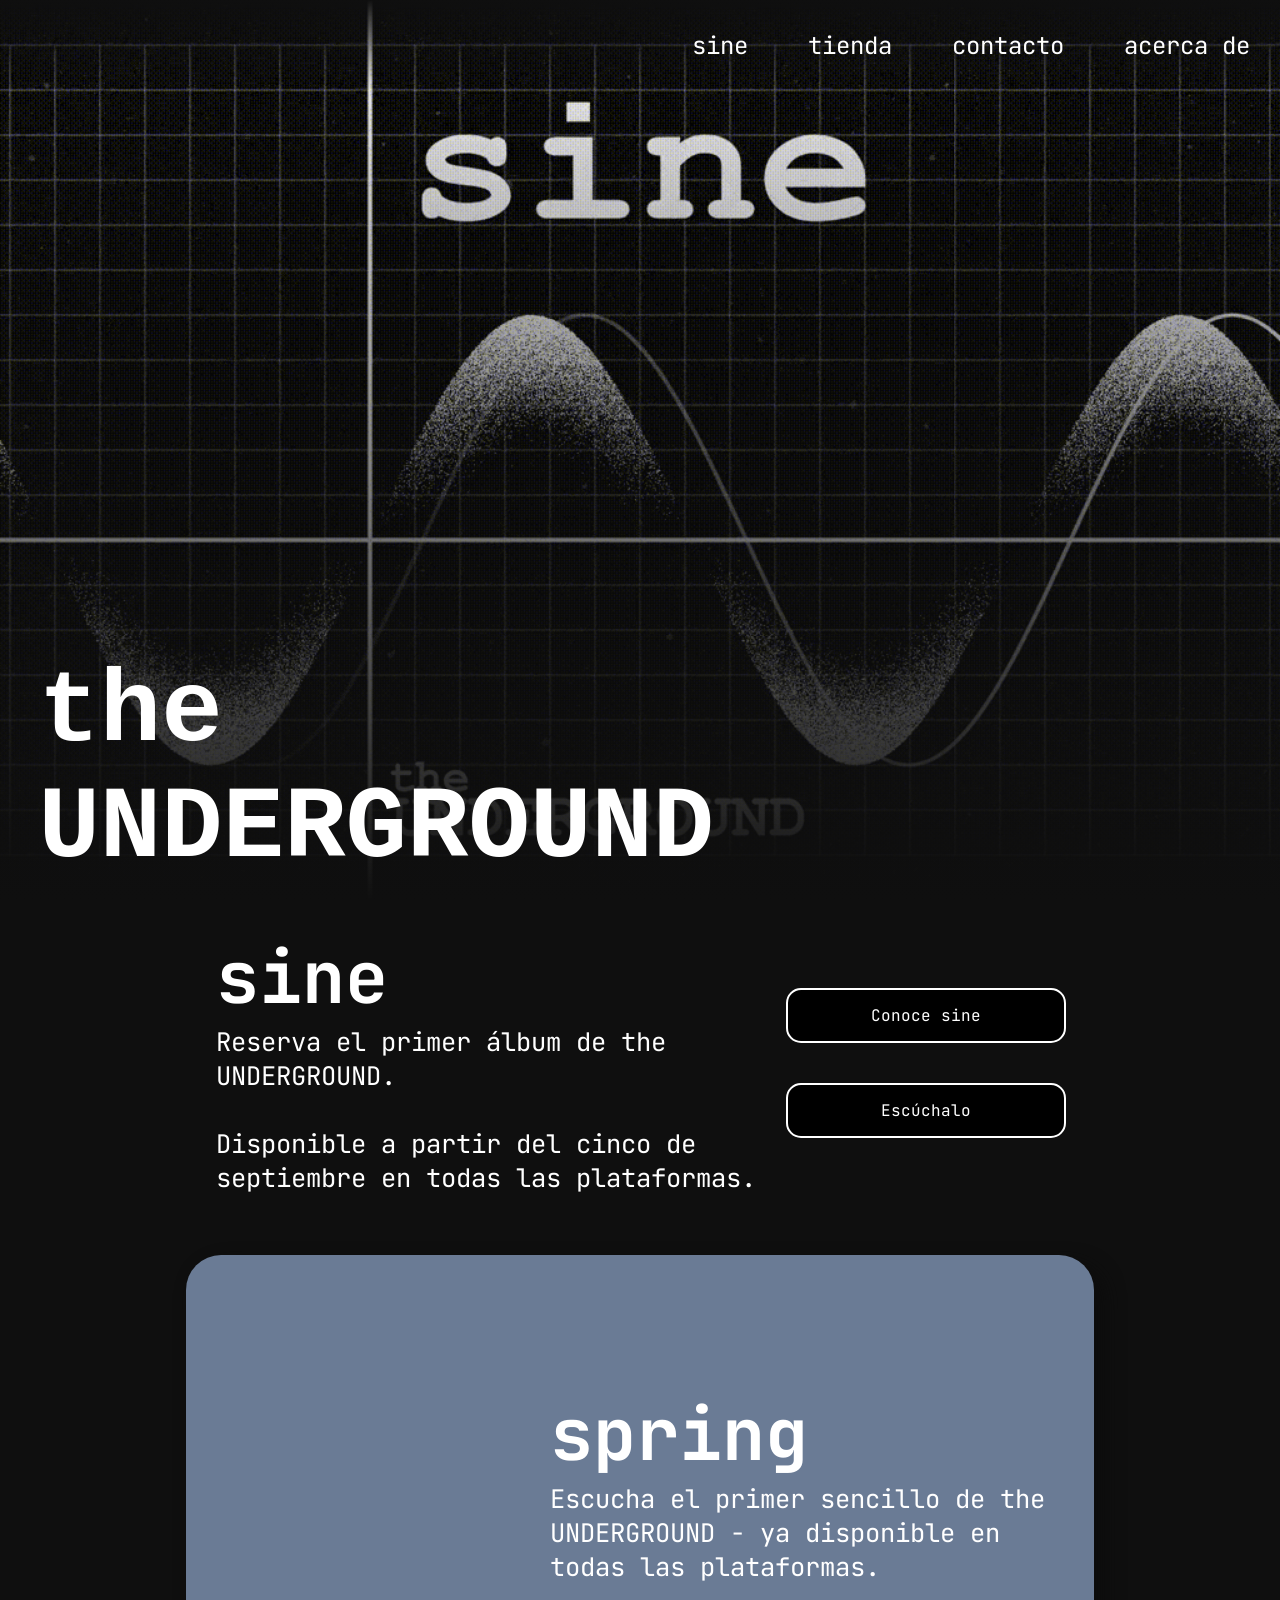
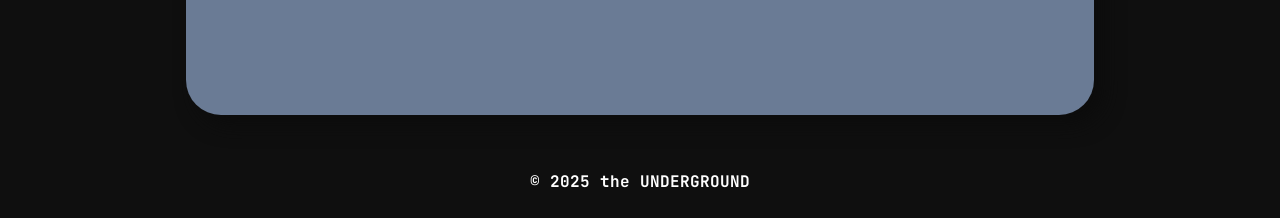
==== commit 3e00ac7c: "He seguido arreglando" ====
--- a/index.html
+++ b/index.html
@@ -28,17 +28,20 @@
     <main>
         <div class="container">
             <div class="content">
-                <div class ="sine-text">
-                    <h2>
+                <div class ="text">
+                    <p class="title">
                         sine
-                    </h2>
-                    <p>
+                    </p>
+                    <p class="subtitle">
                         Reserva el primer álbum de the UNDERGROUND.
                         <br>
                         <br>
                         Disponible a partir del cinco de septiembre en todas las plataformas.
                     </p>
                 </div>
+
+                <div class="margner"></div>
+
                 <div class ="sine-buttons">
                     <a href="sine" class="button">Conoce sine</a>
                     <a href="http://ffm.to/sine" class="button">Escúchalo</a>
@@ -49,24 +52,13 @@
         <div class ="container">
             <div class="content-panel">
                 <iframe data-testid="embed-iframe" style="border-radius:12px" src="https://open.spotify.com/embed/album/18GAsSLIoMk7Ie0k3iqMaM?utm_source=generator" width="100%" height="400" frameborder="0" allowfullscreen="" allow="autoplay; clipboard-write; encrypted-media; fullscreen; picture-in-picture" loading="lazy"></iframe>
-
-                <div class ="spotify-text">
-                    <h2>
+                <div class ="text">
+                    <p class="title">
                         spring
-                    </h2>
-                    <p>
+                    </p>
+                    <p class="subtitle">
                         Escucha el primer sencillo de the UNDERGROUND - ya disponible en todas las plataformas.
                     </p>
-                </div>
-            </div>
-        </div>
-
-        <div class ="container">
-            <div class="card-container">
-                <div class="card">
-                    <div class="content-panel" style="background: #222222">
-                        <img src="media/Background.gif" height="auto" width="100%"/>
-                    </div>
                 </div>
             </div>
         </div>
@@ -74,11 +66,11 @@
         <img src="media/Background.gif" class="background" id ="background" alt="Background"/>
     </main>
     <footer>
-        <div>&copy; 2025 the UNDERGROUND</div>
-        <a href="https://www.instagram.com/into.theunderground/" target="_blank"><img src="media\9023675_instagram_logo_fill_icon.svg" class="social-icon" alt="Icono"></a>
+        <p>&copy; 2025 the UNDERGROUND</p>
+        <!--<a href="https://www.instagram.com/into.theunderground/" target="_blank"><img src="media\9023675_instagram_logo_fill_icon.svg" class="social-icon" alt="Icono"></a>
         <a href="https://open.spotify.com/intl-es/artist/4pxTzfbJMcDzPk0jkpYpi5" target="_blank"><img src="media\9023799_spotify_logo_fill_icon.svg" class="social-icon" alt="Icono"></a>
         <a href="https://www.tiktok.com/@intotheunderground" target="_blank"><img src="media\9023840_tiktok_logo_fill_icon.svg" class="social-icon" alt="Icono"></a>
-        <a href="https://www.youtube.com/@theUNDERGROUNDbyNaiades" target="_blank"><img src="media\9024059_youtube_logo_fill_icon.svg" class="social-icon" alt="Icono"></a>
+        <a href="https://www.youtube.com/@theUNDERGROUNDbyNaiades" target="_blank"><img src="media\9024059_youtube_logo_fill_icon.svg" class="social-icon" alt="Icono"></a>-->
     </footer>
     <script src="scripts/main.js"></script>
 </body>
--- a/styles/style.css
+++ b/styles/style.css
@@ -32,18 +32,15 @@
     will-change: transform;
 }
 
-h2{
+.title{
     font-size: clamp(0rem, 6vw, 4.5rem);
     font-weight: bolder;
     margin: 0;
 }
 
-p{
+.subtitle{
     font-size: clamp(0rem, 5vw, 1.6rem);
     margin: 0;
-}
-small{
-    font-size: clamp(1rem, 6vw, 4.5rem);
 }
 
 .container{
@@ -52,13 +49,24 @@
     justify-content: center;
     background-color: #0f0f0f;
 }
+
+.card-container{
+    perspective: 800px;
+}
+
 .content{
     display: flex;
+    padding: 30px;
 }
+
+
 .content-panel{
     display: flex;
     background-color: #6a7b95;
-    box-shadow: 10px 10px 20px 0px #0c0c0c;
+    box-shadow: 10px 10px 20px 0 #0c0c0c;
+    padding: 30px;
+    margin: 30px;
+    border-radius: 35px;
 }
 
 .navigation {
@@ -75,12 +83,9 @@
     align-items: center;
     transition: .3s;
 }
+
 .navigationItem:hover {
     transform: scale(1.1);
-}
-
-.card-container{
-    perspective: 800px;
 }
 
 footer {
@@ -109,14 +114,14 @@
     will-change: transform, filter;
 }
 
+.card-image{
+    border-radius: 10px;
+    width: 100%;
+}
+
 @media (max-width: 968px) {
-    .content{
+    .content, .content-panel{
         flex-direction: column;
-        padding: 10% 10%;
-    }
-    .content-panel{
-        flex-direction: column;
-        padding: 10% 10%;
     }
     h1{
         font-size: 14vw;
@@ -134,19 +139,10 @@
     }
 }
 @media (min-width: 968px) {
-    .content{
+    .content, .content-panel{
         flex-direction: row;
         align-items: center;
-        padding: 60px 60px;
         max-width: 848px;
-    }
-    .content-panel{
-        flex-direction: row;
-        align-items: center;
-        padding: 30px;
-        margin: 30px;
-        max-width: 848px;
-        border-radius: 30px;
     }
     h1{
         font-size: 8vw;
--- a/styles/index-style.css
+++ b/styles/index-style.css
@@ -9,11 +9,11 @@
     background-color: #000000;
     border: 2px solid #ffffff;
     color: #ffffff;
-    padding: 15px 0px;
+    padding: 15px 0;
     text-align: center;
     text-decoration: none;
     font-size: 16px;
-    margin: 20px 0px 20px 0px;
+    margin: 20px 0 20px 0;
     width: 100%;
     border-radius: 15px;
     transition: 0.2s cubic-bezier(0, 0.5, 0.5, 1);
@@ -25,24 +25,12 @@
 }
 
 @media (max-width: 968px) {
-    .sine-text{
-        padding: 0px 0px 10% 0px;
-    }
     .sine-buttons{
         width: 100%;
     }
-    .spotify-text{
-        padding: 10% 0px 0px 0px;
-    }
 }
 @media (min-width: 968px) {
-    .sine-text{
-        padding: 0px 10% 0px 0px;
-    }
     .sine-buttons{
         width: 500px;
     }
-    .spotify-text{
-        padding: 0px 0px 0px 30px;
-    }
 }
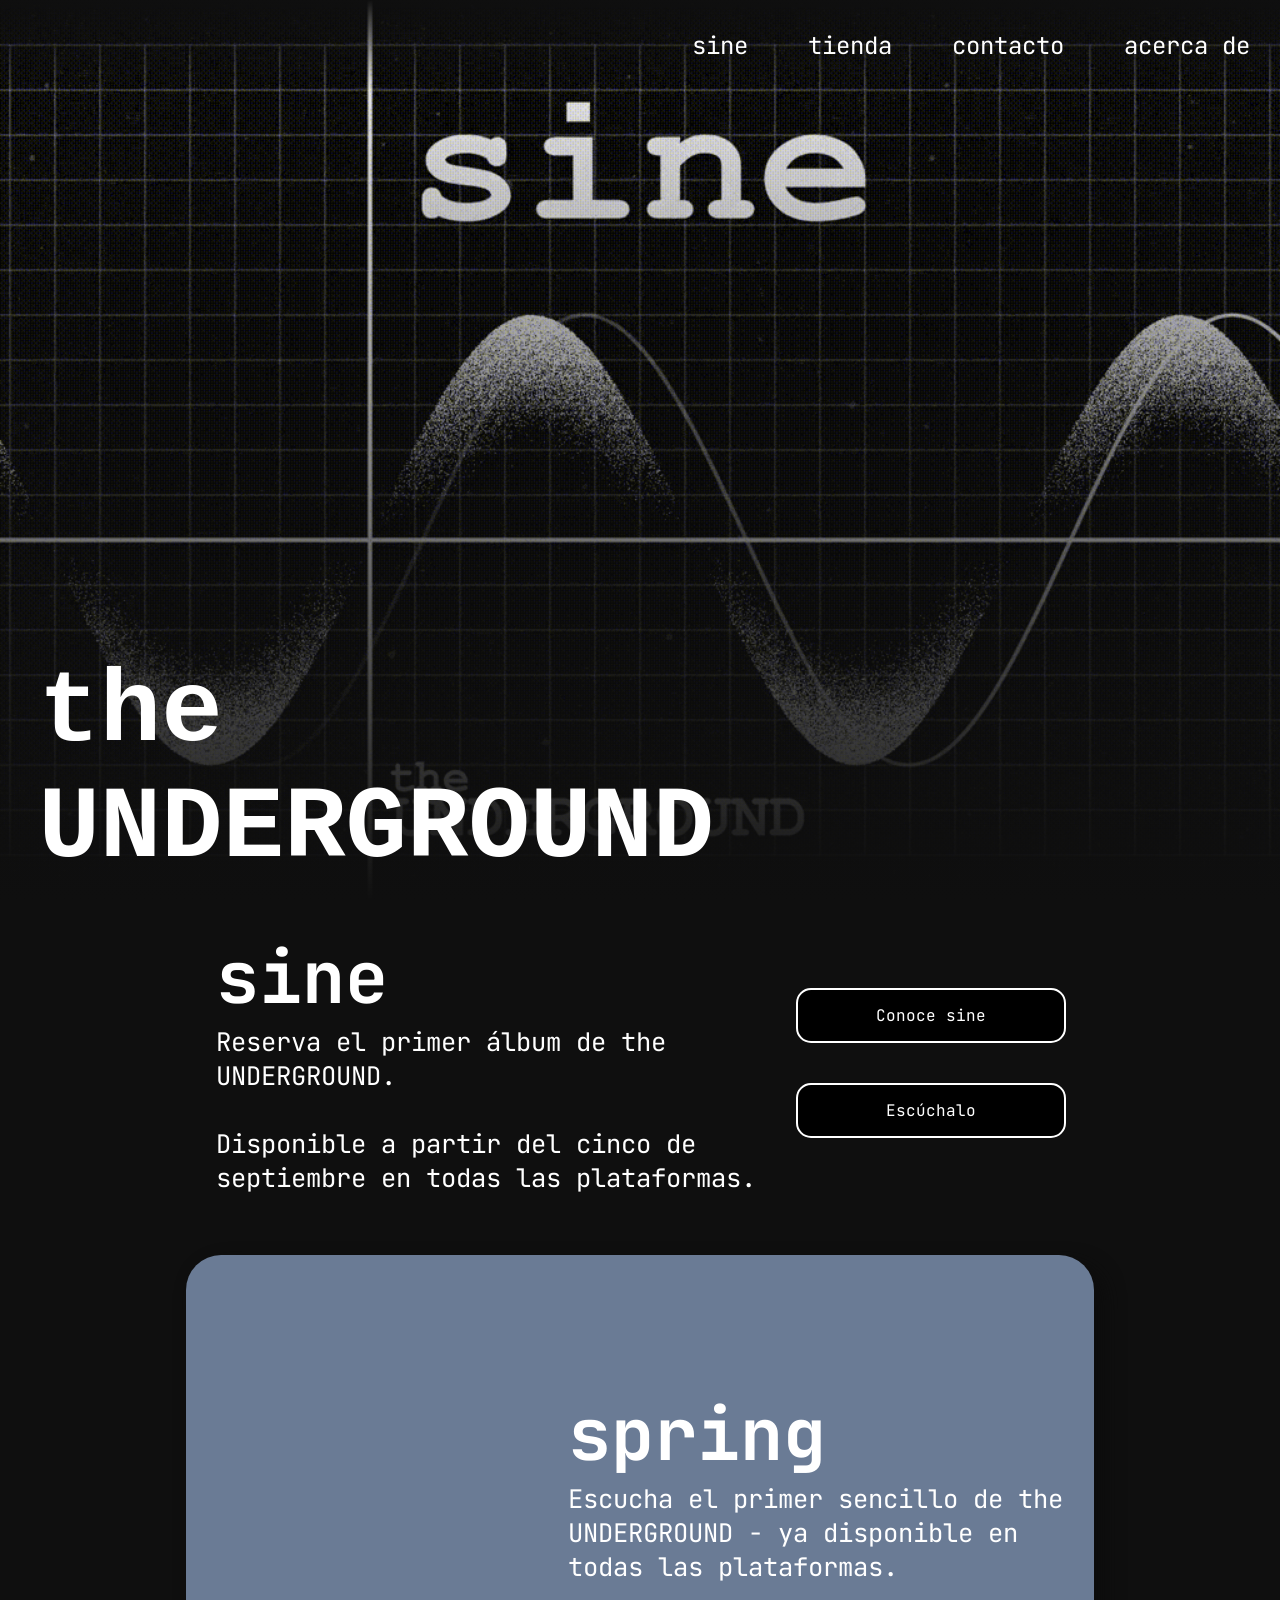
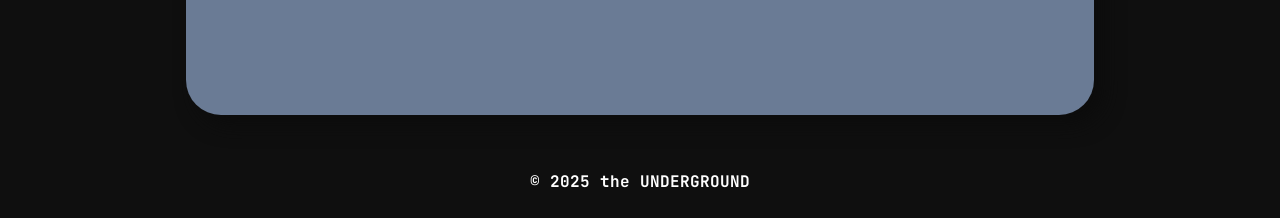
==== commit ae100b4f: "He arreglado la web y ahora se supone que está todo limpio" ====
--- a/index.html
+++ b/index.html
@@ -28,7 +28,7 @@
     <main>
         <div class="container">
             <div class="content">
-                <div class ="text">
+                <div class ="text-top">
                     <p class="title">
                         sine
                     </p>
@@ -52,7 +52,10 @@
         <div class ="container">
             <div class="content-panel">
                 <iframe data-testid="embed-iframe" style="border-radius:12px" src="https://open.spotify.com/embed/album/18GAsSLIoMk7Ie0k3iqMaM?utm_source=generator" width="100%" height="400" frameborder="0" allowfullscreen="" allow="autoplay; clipboard-write; encrypted-media; fullscreen; picture-in-picture" loading="lazy"></iframe>
-                <div class ="text">
+
+                <div class="margner"></div>
+
+                <div class ="text-bottom">
                     <p class="title">
                         spring
                     </p>
--- a/styles/style.css
+++ b/styles/style.css
@@ -48,10 +48,6 @@
     display: flex;
     justify-content: center;
     background-color: #0f0f0f;
-}
-
-.card-container{
-    perspective: 800px;
 }
 
 .content{
@@ -114,7 +110,7 @@
     will-change: transform, filter;
 }
 
-.card-image{
+.image{
     border-radius: 10px;
     width: 100%;
 }
@@ -137,6 +133,9 @@
         margin: 0 40px 0 0;
         padding: 30px 0 30px 0;
     }
+    .margner{
+        margin-bottom: 30px;
+    }
 }
 @media (min-width: 968px) {
     .content, .content-panel{
@@ -155,4 +154,7 @@
     .navigationItem {
         margin: 0 30px 0 30px;
     }
+    .margner{
+        margin-right: 30px;
+    }
 }
